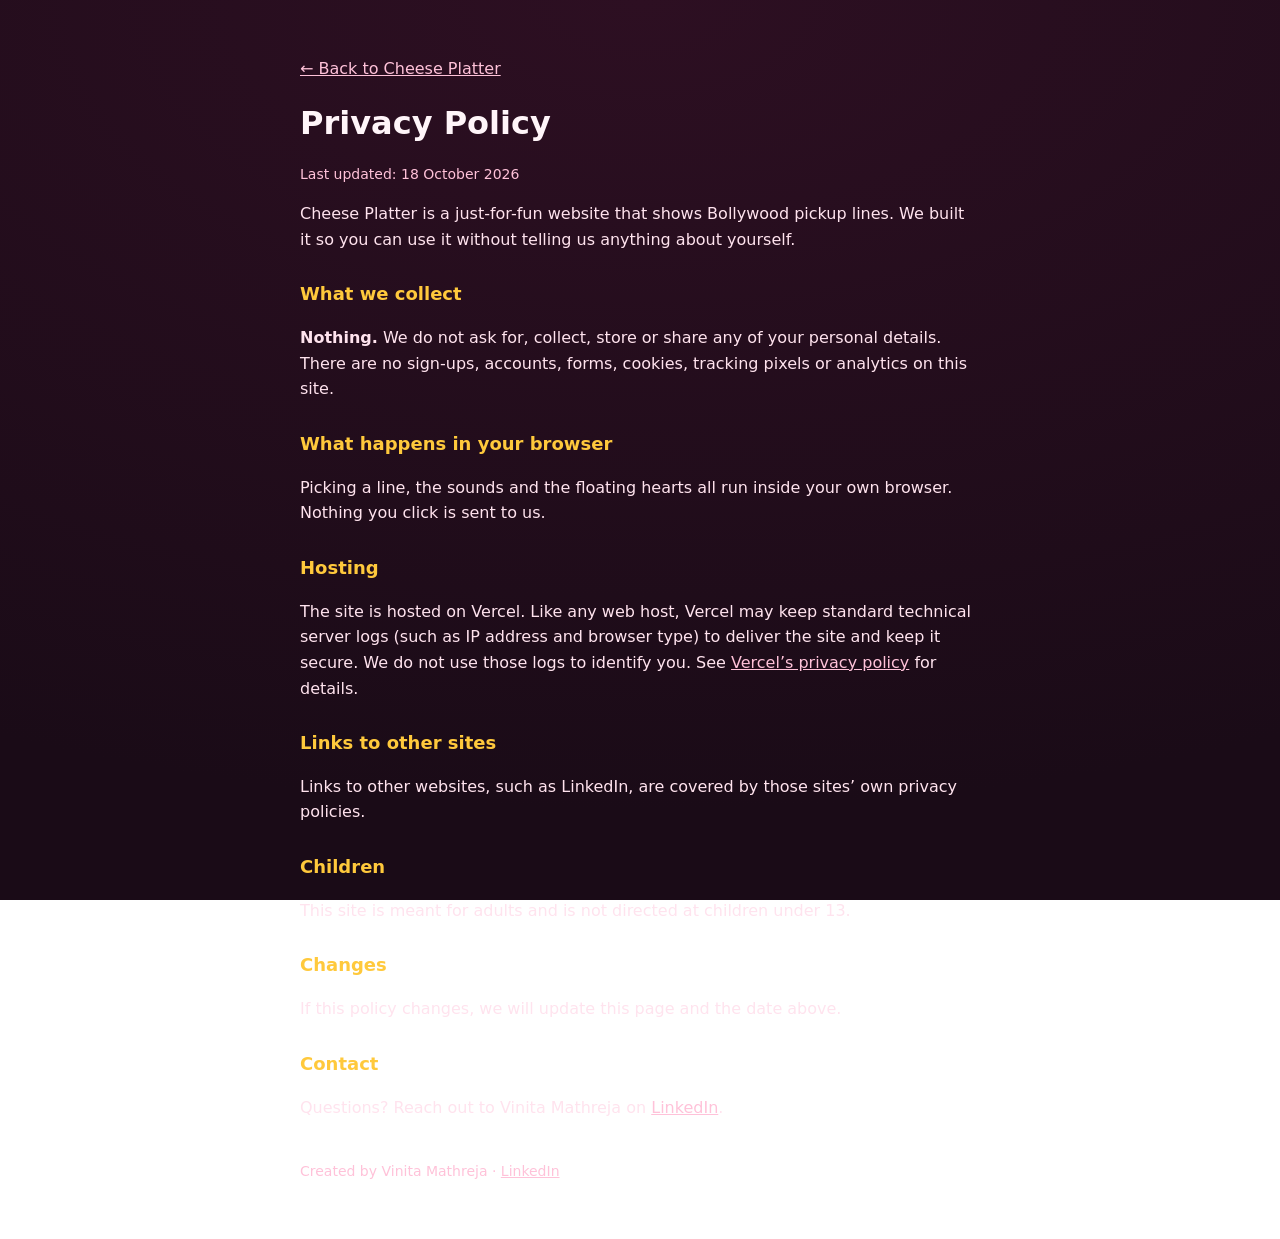
==== privacy.html @ 1ec01c05 "Cheese Platter: Bollywood pickup-line randomizer Co-Authored-By: Claude Opus 5.5 <noreply@anthropic." ====
<!doctype html>
<html lang="en">
<head>
<meta charset="utf-8">
<meta name="viewport" content="width=device-width, initial-scale=1">
<title>Privacy Policy — Cheese Platter</title>
<meta name="description" content="Cheese Platter does not collect, store or share any personal details.">
<link rel="canonical" href="https://cheese-platter.vercel.app/privacy">
<link rel="icon" href="/favicon.svg" type="image/svg+xml">
<meta name="theme-color" content="#2d0f22">
<style>
  body { margin:0; font-family:ui-rounded,-apple-system,"Segoe UI",system-ui,sans-serif; line-height:1.6;
         background:radial-gradient(120% 90% at 50% 0%, #2d0f22, #1a0b17) fixed; color:#fff5f9; padding:16px; }
  main { max-width:680px; margin:40px auto; }
  h1 { font-size:32px; margin:0 0 4px; } h2 { font-size:18px; color:#ffc93c; margin-top:28px; }
  p, li { color:#ffe3ee; } a { color:#ffc2d9; } .meta { color:#ffc2d9; font-size:14px; }
</style>
</head>
<body>
<main>
<p><a href="/">← Back to Cheese Platter</a></p>
<h1>Privacy Policy</h1>
<p class="meta">Last updated: 18 October 2026</p>

<p>Cheese Platter is a just-for-fun website that shows Bollywood pickup lines. We built it so you can use it without telling us anything about yourself.</p>
<h2>What we collect</h2>
<p><strong>Nothing.</strong> We do not ask for, collect, store or share any of your personal details. There are no sign-ups, accounts, forms, cookies, tracking pixels or analytics on this site.</p>
<h2>What happens in your browser</h2>
<p>Picking a line, the sounds and the floating hearts all run inside your own browser. Nothing you click is sent to us.</p>
<h2>Hosting</h2>
<p>The site is hosted on Vercel. Like any web host, Vercel may keep standard technical server logs (such as IP address and browser type) to deliver the site and keep it secure. We do not use those logs to identify you. See <a href="https://vercel.com/legal/privacy-policy" rel="noopener">Vercel’s privacy policy</a> for details.</p>
<h2>Links to other sites</h2>
<p>Links to other websites, such as LinkedIn, are covered by those sites’ own privacy policies.</p>
<h2>Children</h2>
<p>This site is meant for adults and is not directed at children under 13.</p>
<h2>Changes</h2>
<p>If this policy changes, we will update this page and the date above.</p>
<h2>Contact</h2>
<p>Questions? Reach out to Vinita Mathreja on <a href="https://www.linkedin.com/in/vinitamathreja/" rel="noopener">LinkedIn</a>.</p>
<p class="meta" style="margin-top:40px">Created by Vinita Mathreja · <a href="https://www.linkedin.com/in/vinitamathreja/" rel="noopener me">LinkedIn</a></p>
</main>
</body>
</html>
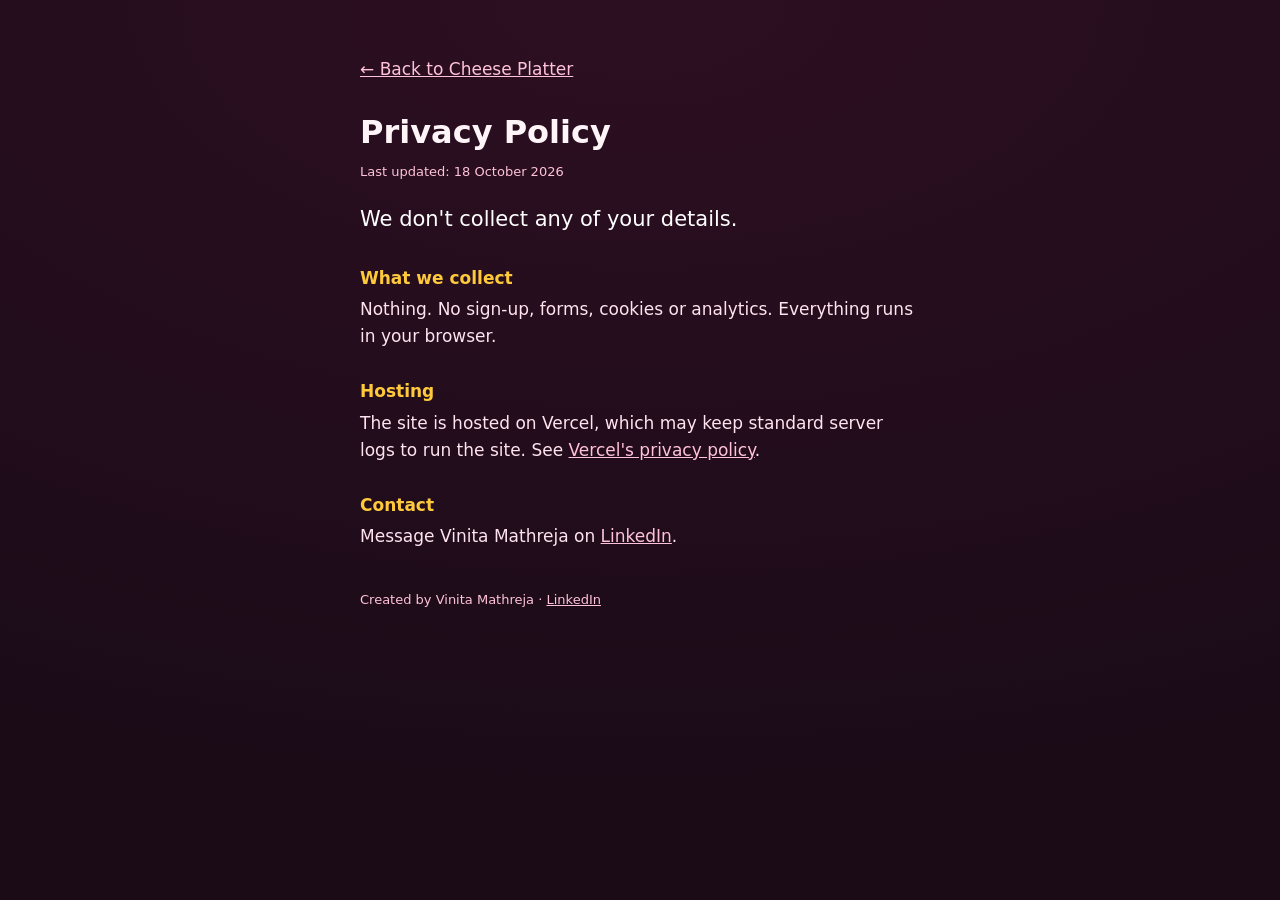
==== commit ce636dd6: "Add splash screen; tighten type hierarchy and trim legal pages Co-Authored-By: Claude Opus 5.5 <nore" ====
--- a/privacy.html
+++ b/privacy.html
@@ -11,9 +11,10 @@
 <style>
   body { margin:0; font-family:ui-rounded,-apple-system,"Segoe UI",system-ui,sans-serif; line-height:1.6;
          background:radial-gradient(120% 90% at 50% 0%, #2d0f22, #1a0b17) fixed; color:#fff5f9; padding:16px; }
-  main { max-width:680px; margin:40px auto; }
-  h1 { font-size:32px; margin:0 0 4px; } h2 { font-size:18px; color:#ffc93c; margin-top:28px; }
-  p, li { color:#ffe3ee; } a { color:#ffc2d9; } .meta { color:#ffc2d9; font-size:14px; }
+  main { max-width:560px; margin:40px auto; }
+  h1 { font-size:32px; margin:24px 0 4px; } h2 { font-size:17px; color:#ffc93c; margin:28px 0 4px; }
+  p { margin:0 0 8px; } .lede { font-size:21px; color:#fff; margin:20px 0 0; }
+  p { color:#ffe3ee; font-size:17px; } a { color:#ffc2d9; } .meta { color:#ffc2d9; font-size:13px; }
 </style>
 </head>
 <body>
@@ -21,22 +22,13 @@
 <p><a href="/">← Back to Cheese Platter</a></p>
 <h1>Privacy Policy</h1>
 <p class="meta">Last updated: 18 October 2026</p>
-
-<p>Cheese Platter is a just-for-fun website that shows Bollywood pickup lines. We built it so you can use it without telling us anything about yourself.</p>
+<p class="lede">We don't collect any of your details.</p>
 <h2>What we collect</h2>
-<p><strong>Nothing.</strong> We do not ask for, collect, store or share any of your personal details. There are no sign-ups, accounts, forms, cookies, tracking pixels or analytics on this site.</p>
-<h2>What happens in your browser</h2>
-<p>Picking a line, the sounds and the floating hearts all run inside your own browser. Nothing you click is sent to us.</p>
+<p>Nothing. No sign-up, forms, cookies or analytics. Everything runs in your browser.</p>
 <h2>Hosting</h2>
-<p>The site is hosted on Vercel. Like any web host, Vercel may keep standard technical server logs (such as IP address and browser type) to deliver the site and keep it secure. We do not use those logs to identify you. See <a href="https://vercel.com/legal/privacy-policy" rel="noopener">Vercel’s privacy policy</a> for details.</p>
-<h2>Links to other sites</h2>
-<p>Links to other websites, such as LinkedIn, are covered by those sites’ own privacy policies.</p>
-<h2>Children</h2>
-<p>This site is meant for adults and is not directed at children under 13.</p>
-<h2>Changes</h2>
-<p>If this policy changes, we will update this page and the date above.</p>
+<p>The site is hosted on Vercel, which may keep standard server logs to run the site. See <a href="https://vercel.com/legal/privacy-policy" rel="noopener">Vercel's privacy policy</a>.</p>
 <h2>Contact</h2>
-<p>Questions? Reach out to Vinita Mathreja on <a href="https://www.linkedin.com/in/vinitamathreja/" rel="noopener">LinkedIn</a>.</p>
+<p>Message Vinita Mathreja on <a href="https://www.linkedin.com/in/vinitamathreja/" rel="noopener">LinkedIn</a>.</p>
 <p class="meta" style="margin-top:40px">Created by Vinita Mathreja · <a href="https://www.linkedin.com/in/vinitamathreja/" rel="noopener me">LinkedIn</a></p>
 </main>
 </body>
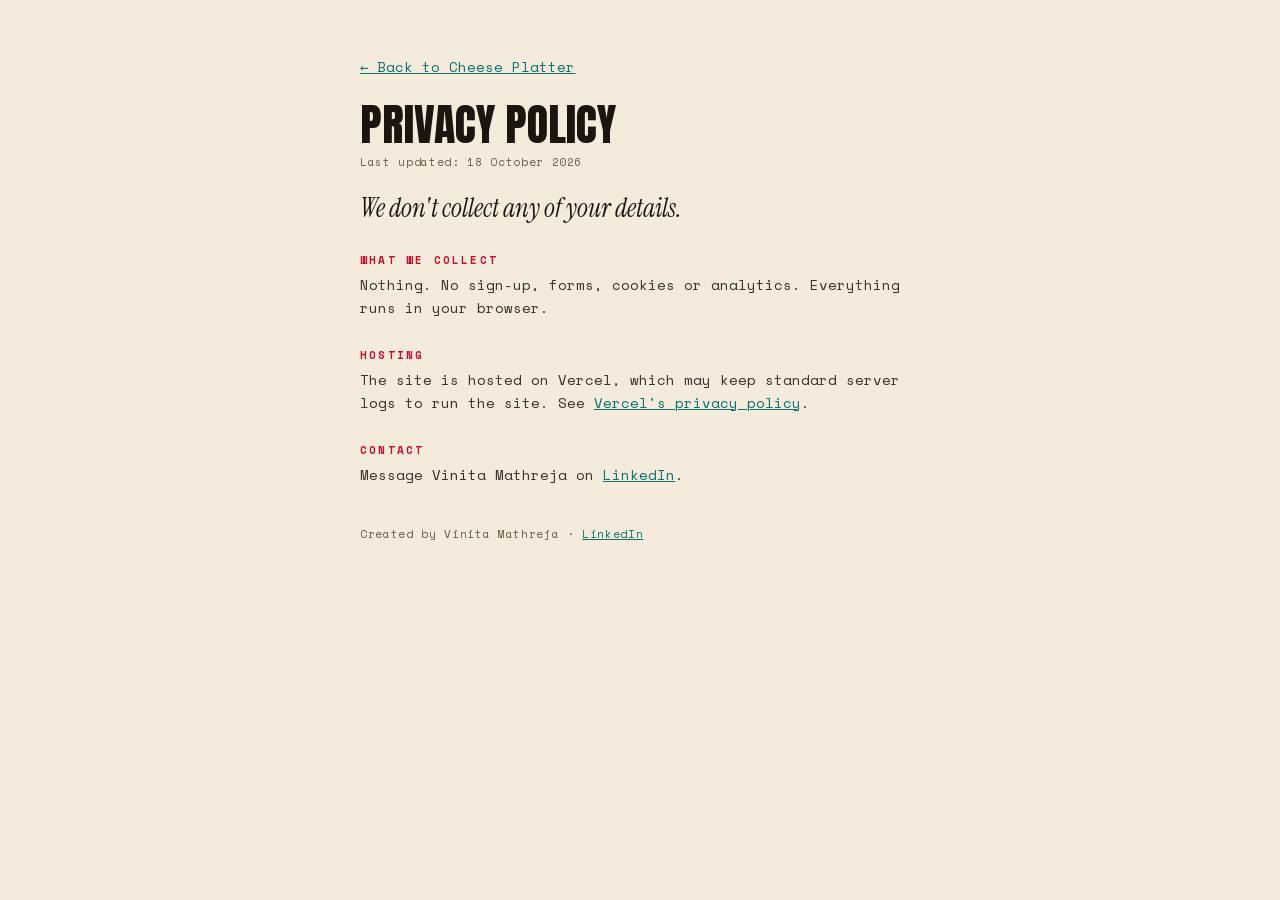
==== commit 1a3c145c: "Poster redesign, self-hosted fonts, random landing sounds with mute/volume, remove quote marks Co-Au" ====
--- a/privacy.html
+++ b/privacy.html
@@ -7,14 +7,17 @@
 <meta name="description" content="Cheese Platter does not collect, store or share any personal details.">
 <link rel="canonical" href="https://cheese-platter.vercel.app/privacy">
 <link rel="icon" href="/favicon.svg" type="image/svg+xml">
-<meta name="theme-color" content="#2d0f22">
+<meta name="theme-color" content="#f4ebdc">
+<link rel="stylesheet" href="/fonts/fonts.css">
 <style>
-  body { margin:0; font-family:ui-rounded,-apple-system,"Segoe UI",system-ui,sans-serif; line-height:1.6;
-         background:radial-gradient(120% 90% at 50% 0%, #2d0f22, #1a0b17) fixed; color:#fff5f9; padding:16px; }
+  body { margin:0; background:#f4ebdc; color:#1d1410; font-family:"Space Mono",ui-monospace,Menlo,monospace; padding:16px; }
   main { max-width:560px; margin:40px auto; }
-  h1 { font-size:32px; margin:24px 0 4px; } h2 { font-size:17px; color:#ffc93c; margin:28px 0 4px; }
-  p { margin:0 0 8px; } .lede { font-size:21px; color:#fff; margin:20px 0 0; }
-  p { color:#ffe3ee; font-size:17px; } a { color:#ffc2d9; } .meta { color:#ffc2d9; font-size:13px; }
+  h1 { font:400 44px/1 "Anton",Impact,sans-serif; text-transform:uppercase; margin:24px 0 8px; }
+  h2 { font-size:11px; letter-spacing:.2em; text-transform:uppercase; color:#c8102e; margin:28px 0 6px; }
+  p { margin:0 0 8px; font-size:14px; line-height:1.6; color:#3d3029; }
+  .lede { font:italic 400 26px/1.25 "Instrument Serif",Georgia,serif; color:#1d1410; margin:20px 0 0; }
+  a { color:#0f6e6e; } .meta { color:#6b5a4c; font-size:11px; letter-spacing:.06em; }
+  a:focus-visible { outline:3px solid #f29f05; outline-offset:3px; }
 </style>
 </head>
 <body>
--- a/fonts/fonts.css
+++ b/fonts/fonts.css
@@ -0,0 +1,5 @@
+@font-face{font-family:'Anton';font-style:normal;font-weight:400;font-display:swap;src:url(/fonts/Anton-400.woff2) format('woff2')}
+@font-face{font-family:'Instrument Serif';font-style:italic;font-weight:400;font-display:swap;src:url(/fonts/InstrumentSerif-400i.woff2) format('woff2')}
+@font-face{font-family:'Instrument Serif';font-style:normal;font-weight:400;font-display:swap;src:url(/fonts/InstrumentSerif-400.woff2) format('woff2')}
+@font-face{font-family:'Space Mono';font-style:normal;font-weight:400;font-display:swap;src:url(/fonts/SpaceMono-400.woff2) format('woff2')}
+@font-face{font-family:'Space Mono';font-style:normal;font-weight:700;font-display:swap;src:url(/fonts/SpaceMono-700.woff2) format('woff2')}
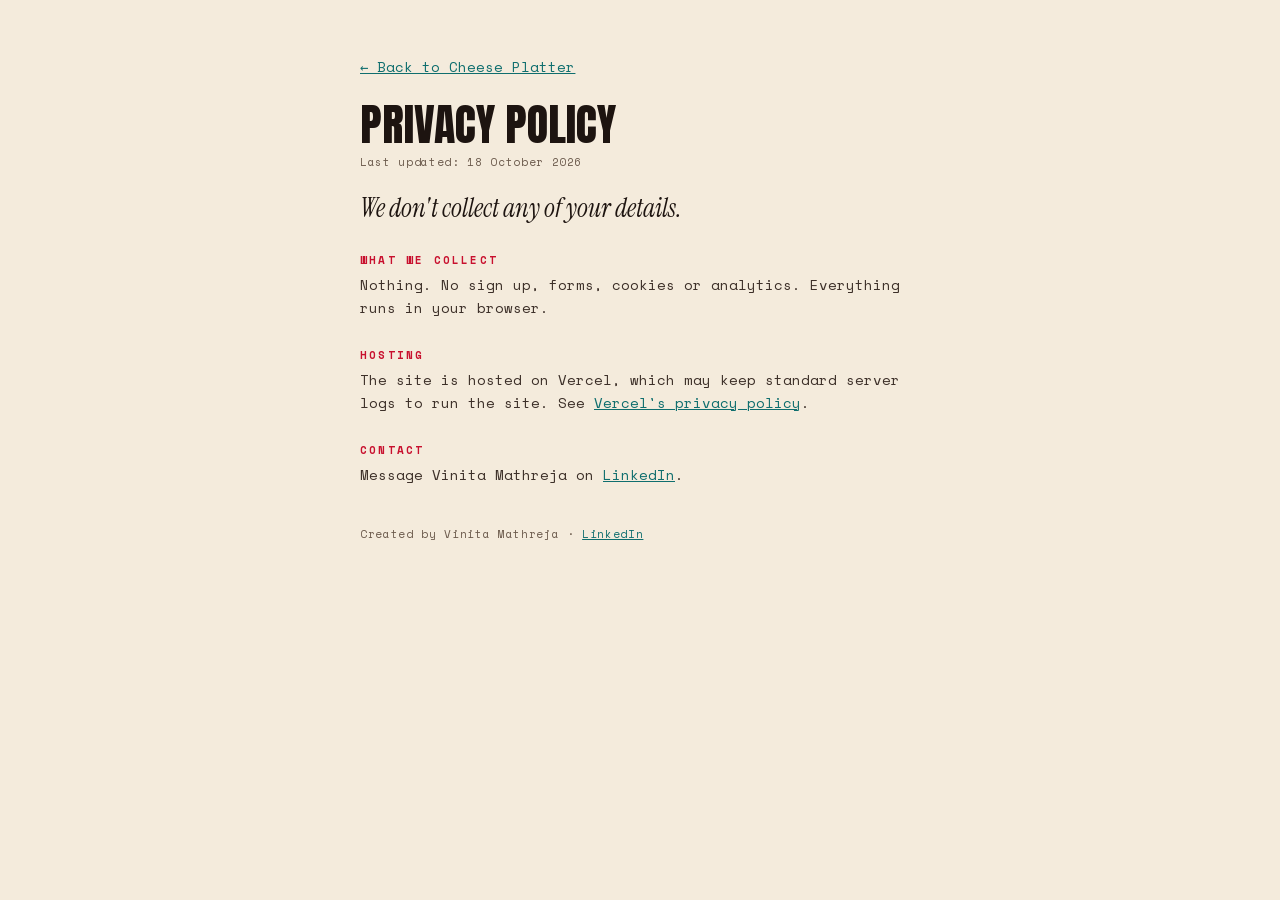
==== commit c48174fb: "Remove em dashes and hyphens from all visible text Co-Authored-By: Claude Opus 5.5 <noreply@anthropi" ====
--- a/privacy.html
+++ b/privacy.html
@@ -3,7 +3,7 @@
 <head>
 <meta charset="utf-8">
 <meta name="viewport" content="width=device-width, initial-scale=1">
-<title>Privacy Policy — Cheese Platter</title>
+<title>Privacy Policy | Cheese Platter</title>
 <meta name="description" content="Cheese Platter does not collect, store or share any personal details.">
 <link rel="canonical" href="https://cheese-platter.vercel.app/privacy">
 <link rel="icon" href="/favicon.svg" type="image/svg+xml">
@@ -27,7 +27,7 @@
 <p class="meta">Last updated: 18 October 2026</p>
 <p class="lede">We don't collect any of your details.</p>
 <h2>What we collect</h2>
-<p>Nothing. No sign-up, forms, cookies or analytics. Everything runs in your browser.</p>
+<p>Nothing. No sign up, forms, cookies or analytics. Everything runs in your browser.</p>
 <h2>Hosting</h2>
 <p>The site is hosted on Vercel, which may keep standard server logs to run the site. See <a href="https://vercel.com/legal/privacy-policy" rel="noopener">Vercel's privacy policy</a>.</p>
 <h2>Contact</h2>
